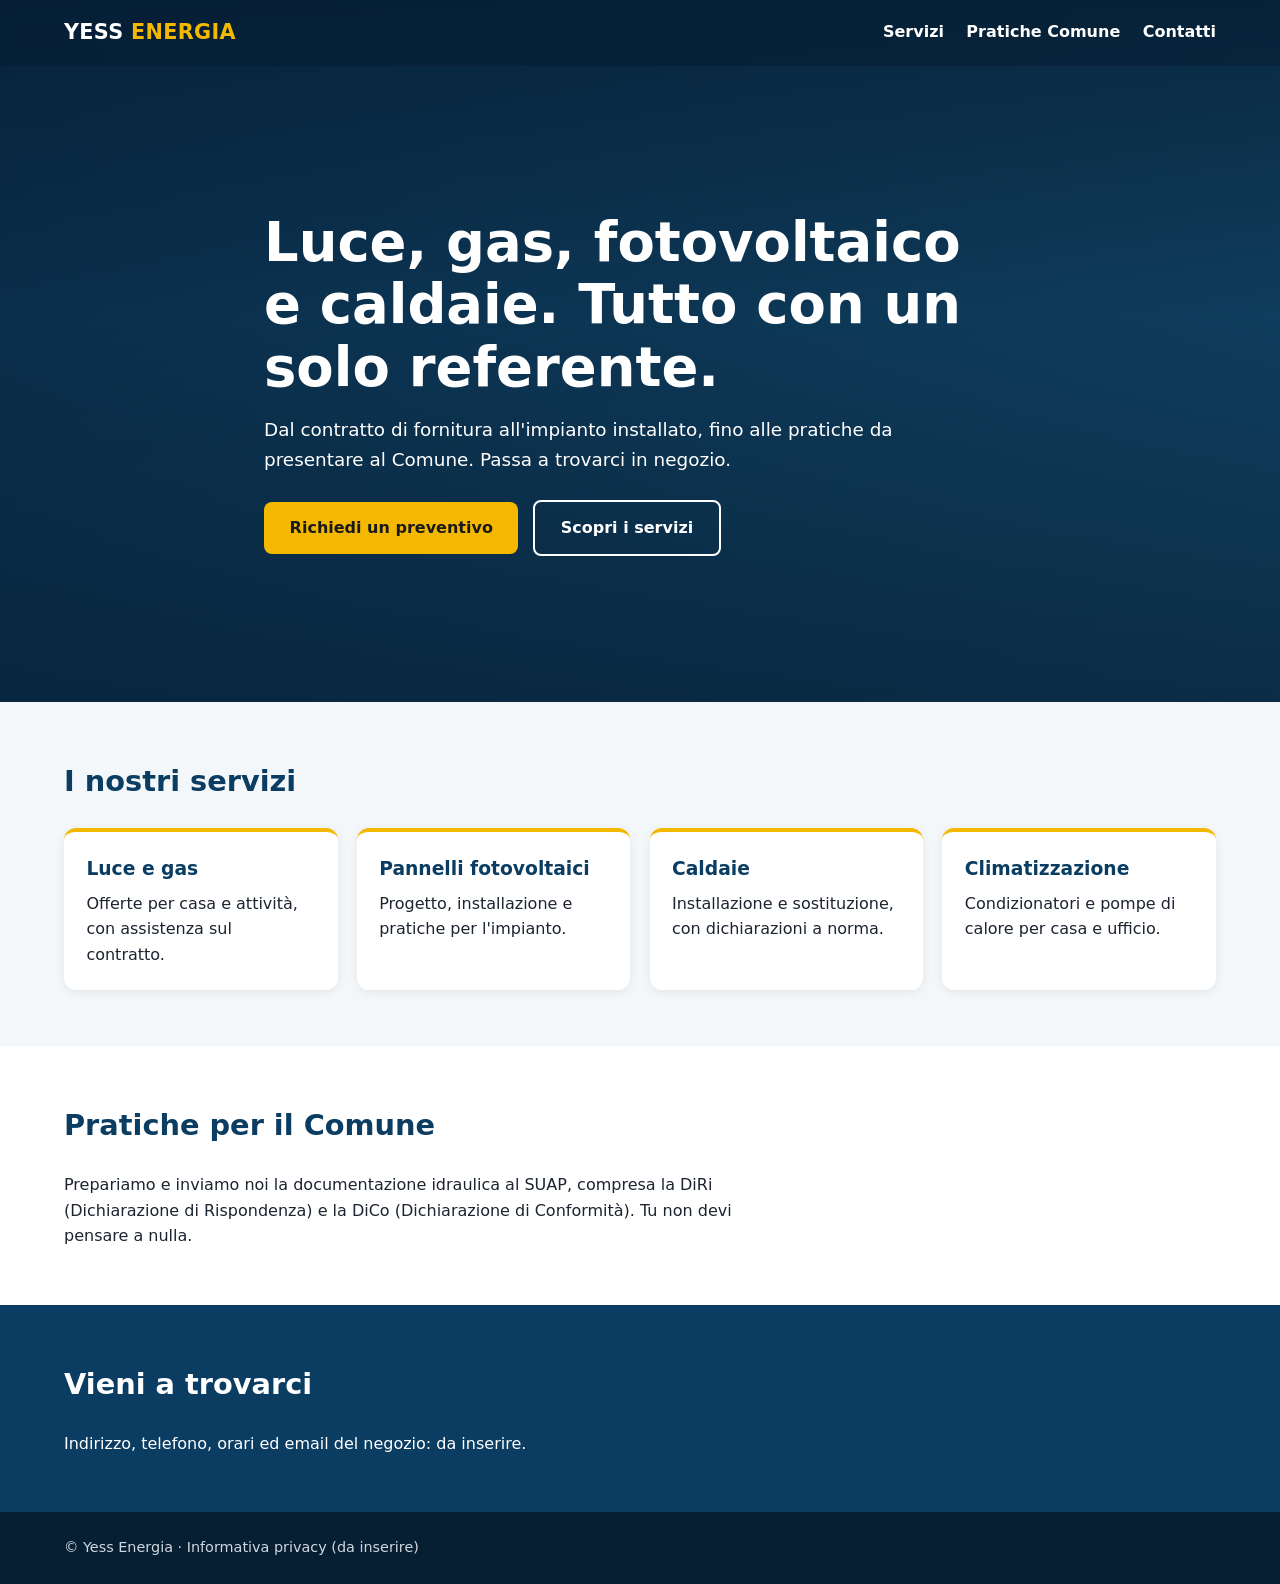
==== prova-home/index.html @ a6a53c2c "Aggiungi prova offline della home con foto sotto la barra Co-Authored-By: Claude Sonnet 5.5 <noreply" ====
<!doctype html>
<html lang="it">
<head>
<meta charset="utf-8">
<meta name="viewport" content="width=device-width, initial-scale=1">
<title>Yess Energia | Luce, gas, fotovoltaico e caldaie</title>
<meta name="description" content="Luce e gas, pannelli fotovoltaici, caldaie e climatizzazione. Ci occupiamo anche delle pratiche per il Comune: SUAP, DiRi e DiCo.">
<style>
  :root{
    --blu:#0b3d63; --giallo:#f5b800; --testo:#1c2430; --chiaro:#f4f7fa;
    --foto:url("negozio.jpg");           /* <-- la tua foto del negozio, nella stessa cartella */
  }
  *{box-sizing:border-box;margin:0}
  body{font:16px/1.6 system-ui,-apple-system,"Segoe UI",Roboto,Arial,sans-serif;color:var(--testo)}
  a{color:inherit}
  .salta{position:absolute;left:-999px;background:#fff;color:#000;padding:.6rem 1rem;z-index:10}
  .salta:focus{left:8px;top:8px}

  /* Foto unica dietro barra + presentazione */
  .testata{
    position:relative; color:#fff; min-height:78vh; display:flex; flex-direction:column;
    background:
      linear-gradient(180deg,rgba(6,28,48,.80) 0%,rgba(6,28,48,.55) 45%,rgba(6,28,48,.80) 100%),
      var(--foto) center/cover no-repeat,
      linear-gradient(135deg,#0b3d63,#1e6f9f);      /* se la foto manca si vede questo */
  }
  /* Barra: trasparente sopra la foto, con velo e sfocatura leggera */
  .barra{
    display:flex; align-items:center; justify-content:space-between; gap:1rem; flex-wrap:wrap;
    padding:.9rem 5vw; background:rgba(6,28,48,.45); backdrop-filter:blur(6px);
    position:sticky; top:0; z-index:5;
  }
  .logo{font-weight:800;font-size:1.3rem;text-decoration:none;letter-spacing:.3px}
  .logo span{color:var(--giallo)}
  .barra nav{display:flex;gap:1.4rem;flex-wrap:wrap}
  .barra nav a{text-decoration:none;font-weight:600;padding:.3rem 0;border-bottom:2px solid transparent}
  .barra nav a:hover,.barra nav a:focus{border-color:var(--giallo)}

  .presentazione{margin:auto;padding:4rem 5vw;max-width:880px}
  .presentazione h1{font-size:clamp(2rem,5vw,3.4rem);line-height:1.15;margin-bottom:1rem}
  .presentazione p{font-size:1.15rem;max-width:60ch;margin-bottom:1.6rem}
  .tasto{display:inline-block;background:var(--giallo);color:#1a1a1a;font-weight:700;
         padding:.85rem 1.6rem;border-radius:8px;text-decoration:none}
  .tasto.vuoto{background:transparent;color:#fff;border:2px solid #fff;margin-left:.6rem}

  section{padding:3.5rem 5vw}
  section h2{font-size:1.8rem;color:var(--blu);margin-bottom:1.5rem}
  .servizi{background:var(--chiaro)}
  .griglia{display:grid;gap:1.2rem;grid-template-columns:repeat(auto-fit,minmax(230px,1fr))}
  .scheda{background:#fff;border-radius:12px;padding:1.4rem;box-shadow:0 2px 10px rgba(0,0,0,.07);border-top:4px solid var(--giallo)}
  .scheda h3{color:var(--blu);margin-bottom:.4rem}
  .pratiche p{max-width:70ch}
  .contatti{background:var(--blu);color:#fff}
  .contatti h2{color:#fff}
  footer{padding:1.5rem 5vw;font-size:.9rem;background:#071f33;color:#cfd8e0}
  @media (max-width:600px){ .barra nav{gap:.9rem;font-size:.95rem} .tasto.vuoto{margin:.6rem 0 0} }
</style>
</head>
<body>
<a class="salta" href="#contenuto">Vai al contenuto</a>

<header class="testata">
  <div class="barra">
    <a class="logo" href="#">YESS <span>ENERGIA</span></a>
    <nav aria-label="Menu principale">
      <a href="#servizi">Servizi</a>
      <a href="#pratiche">Pratiche Comune</a>
      <a href="#contatti">Contatti</a>
    </nav>
  </div>
  <div class="presentazione" id="contenuto">
    <h1>Luce, gas, fotovoltaico e caldaie. Tutto con un solo referente.</h1>
    <p>Dal contratto di fornitura all'impianto installato, fino alle pratiche da presentare al Comune. Passa a trovarci in negozio.</p>
    <a class="tasto" href="#contatti">Richiedi un preventivo</a>
    <a class="tasto vuoto" href="#servizi">Scopri i servizi</a>
  </div>
</header>

<main>
  <section class="servizi" id="servizi">
    <h2>I nostri servizi</h2>
    <div class="griglia">
      <article class="scheda"><h3>Luce e gas</h3><p>Offerte per casa e attività, con assistenza sul contratto.</p></article>
      <article class="scheda"><h3>Pannelli fotovoltaici</h3><p>Progetto, installazione e pratiche per l'impianto.</p></article>
      <article class="scheda"><h3>Caldaie</h3><p>Installazione e sostituzione, con dichiarazioni a norma.</p></article>
      <article class="scheda"><h3>Climatizzazione</h3><p>Condizionatori e pompe di calore per casa e ufficio.</p></article>
    </div>
  </section>

  <section class="pratiche" id="pratiche">
    <h2>Pratiche per il Comune</h2>
    <p>Prepariamo e inviamo noi la documentazione idraulica al SUAP, compresa la DiRi (Dichiarazione di Rispondenza) e la DiCo (Dichiarazione di Conformità). Tu non devi pensare a nulla.</p>
  </section>

  <section class="contatti" id="contatti">
    <h2>Vieni a trovarci</h2>
    <p>Indirizzo, telefono, orari ed email del negozio: da inserire.</p>
  </section>
</main>

<footer>© Yess Energia · Informativa privacy (da inserire)</footer>
</body>
</html>
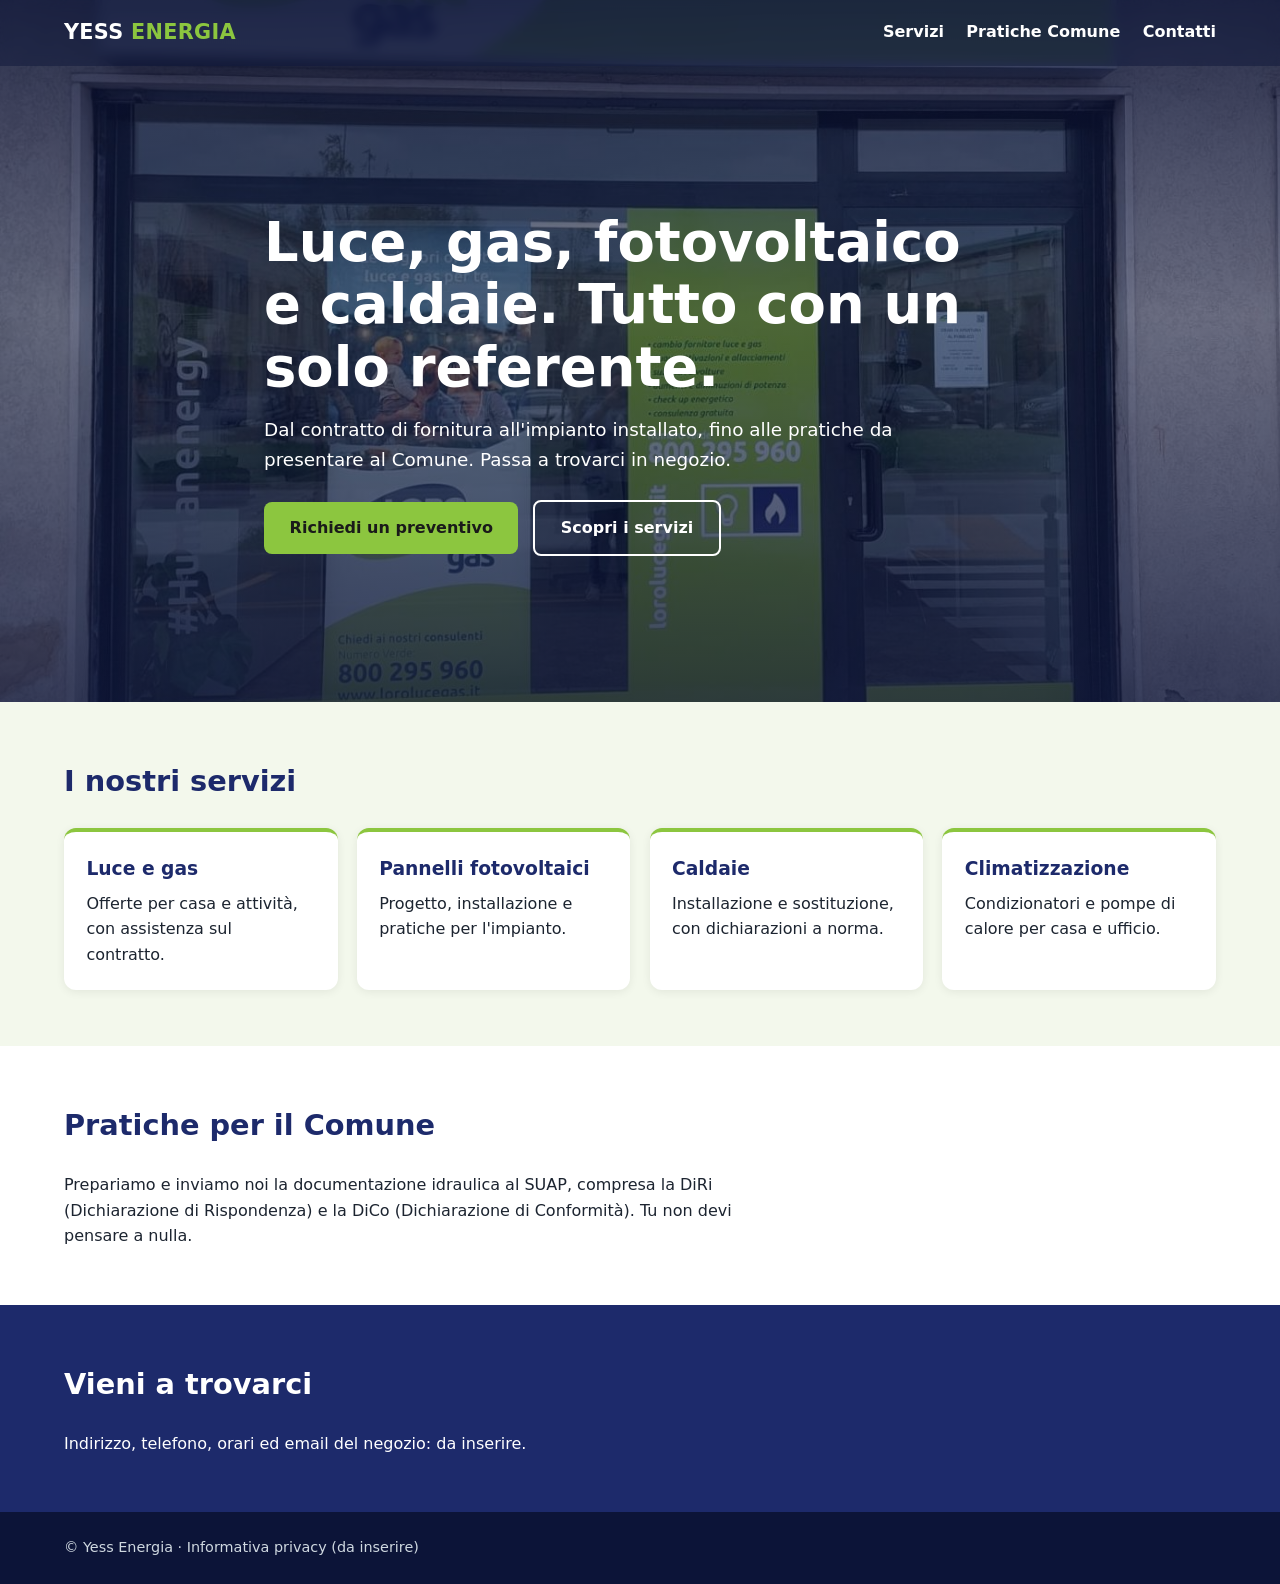
==== commit c4784a07: "Aggiungi foto del negozio e colori verde/blu alla prova home Co-Authored-By: Claude Sonnet 5.5 <nore" ====
--- a/prova-home/index.html
+++ b/prova-home/index.html
@@ -7,7 +7,7 @@
 <meta name="description" content="Luce e gas, pannelli fotovoltaici, caldaie e climatizzazione. Ci occupiamo anche delle pratiche per il Comune: SUAP, DiRi e DiCo.">
 <style>
   :root{
-    --blu:#0b3d63; --giallo:#f5b800; --testo:#1c2430; --chiaro:#f4f7fa;
+    --blu:#1d2a6b; --giallo:#8cc63f; --testo:#1c2430; --chiaro:#f3f8ec;
     --foto:url("negozio.jpg");           /* <-- la tua foto del negozio, nella stessa cartella */
   }
   *{box-sizing:border-box;margin:0}
@@ -20,14 +20,14 @@
   .testata{
     position:relative; color:#fff; min-height:78vh; display:flex; flex-direction:column;
     background:
-      linear-gradient(180deg,rgba(6,28,48,.80) 0%,rgba(6,28,48,.55) 45%,rgba(6,28,48,.80) 100%),
+      linear-gradient(180deg,rgba(12,20,56,.80) 0%,rgba(12,20,56,.55) 45%,rgba(12,20,56,.80) 100%),
       var(--foto) center/cover no-repeat,
-      linear-gradient(135deg,#0b3d63,#1e6f9f);      /* se la foto manca si vede questo */
+      linear-gradient(135deg,#1d2a6b,#3a8f3a);      /* se la foto manca si vede questo */
   }
   /* Barra: trasparente sopra la foto, con velo e sfocatura leggera */
   .barra{
     display:flex; align-items:center; justify-content:space-between; gap:1rem; flex-wrap:wrap;
-    padding:.9rem 5vw; background:rgba(6,28,48,.45); backdrop-filter:blur(6px);
+    padding:.9rem 5vw; background:rgba(12,20,56,.45); backdrop-filter:blur(6px);
     position:sticky; top:0; z-index:5;
   }
   .logo{font-weight:800;font-size:1.3rem;text-decoration:none;letter-spacing:.3px}
@@ -52,7 +52,7 @@
   .pratiche p{max-width:70ch}
   .contatti{background:var(--blu);color:#fff}
   .contatti h2{color:#fff}
-  footer{padding:1.5rem 5vw;font-size:.9rem;background:#071f33;color:#cfd8e0}
+  footer{padding:1.5rem 5vw;font-size:.9rem;background:#0c1438;color:#cfd8e0}
   @media (max-width:600px){ .barra nav{gap:.9rem;font-size:.95rem} .tasto.vuoto{margin:.6rem 0 0} }
 </style>
 </head>
